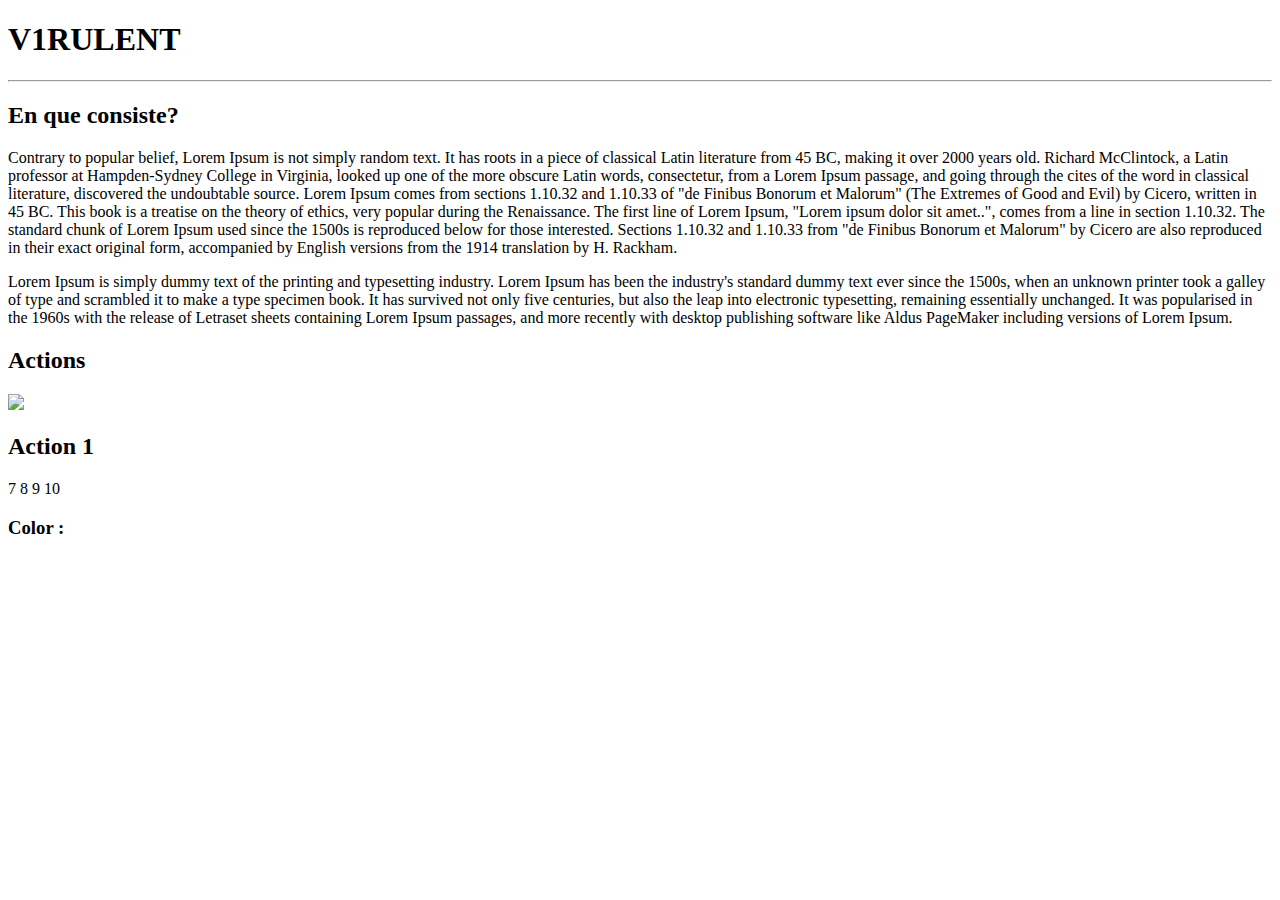
==== index.html @ 0ee07848 "inicio de la web, revisar error cart,  asignar buena paleta de color, areeglar puebva imagen, juntar" ====
<!DOCTYPE html>
<html lang="en">
<head>
    <meta charset="UTF-8">
    <title>V1rulent - Rules</title>
    <link rel="shortcut icon" href="img/Frame 19.png">
    <link rel="stylesheet" href="style.css">
<!--    <link rel="stylesheet" href="action-carts1.css">-->
</head>
<body>

<nav id="nav-bar" class="container">

    <!--    img fonsi a la derecha logo texto a derecha 25% -->
    <h1 id="window-title">

        V<span class="color-text-red">1</span>RULENT
    </h1>

</nav>

<section id="general-rules" class="container">
    <hr>

    <h2>En que consiste?</h2>

    <p>Contrary to popular belief, Lorem Ipsum is not simply random text. It has roots in a piece of classical Latin
        literature from 45 BC, making it over 2000 years old. Richard McClintock, a Latin professor at Hampden-Sydney
        College in Virginia, looked up one of the more obscure Latin words, consectetur, from a Lorem Ipsum passage, and
        going through the cites of the word in classical literature, discovered the undoubtable source. Lorem Ipsum
        comes from sections 1.10.32 and 1.10.33 of "de Finibus Bonorum et Malorum" (The Extremes of Good and Evil) by
        Cicero, written in 45 BC. This book is a treatise on the theory of ethics, very popular during the Renaissance.
        The first line of Lorem Ipsum, "Lorem ipsum dolor sit amet..", comes from a line in section 1.10.32.

        The standard chunk of Lorem Ipsum used since the 1500s is reproduced below for those interested. Sections
        1.10.32 and 1.10.33 from "de Finibus Bonorum et Malorum" by Cicero are also reproduced in their exact original
        form, accompanied by English versions from the 1914 translation by H. Rackham. </p>
    <p>Lorem Ipsum is simply dummy text of the printing and typesetting industry. Lorem Ipsum has been the industry's
        standard dummy text ever since the 1500s, when an unknown printer took a galley of type and scrambled it to make
        a type specimen book. It has survived not only five centuries, but also the leap into electronic typesetting,
        remaining essentially unchanged. It was popularised in the 1960s with the release of Letraset sheets containing
        Lorem Ipsum passages, and more recently with desktop publishing software like Aldus PageMaker including versions
        of Lorem Ipsum.</p>
    <!--    instrucciones generales del juego -->


</section>

<!--<section id="cart-action" class="container">-->
    <h2>Actions</h2>

    <div class="container-cart">
        <div class="card">
            <div class="img-box">
                <img src="virus">
                <!--                buscar imagen-->
            </div>

            <div class="content-box">
                <h2>Action 1</h2>
                <div class="size">

                    <span>7</span>
                    <span>8</span>
                    <span>9</span>
                    <span>10</span>

                </div>

                <div class="color">
                    <h3>Color :</h3>

                    <span></span>
                    <span></span>
                    <span></span>


                </div>


            </div>
        </div>

    </div>

    <!--    2/3 cartas de las posibles acciones y controles del juego centradas con el resumen de la accion al acitvar cart -->
</section>

<footer id="flooter-bar">
    <!--    informacion sutil-->
</footer>

</body>
</html>
---- action-carts1.css ----
@import url('https://fonts.googleapis.com/css2?family=Work+Sans&display=swap');

body {
    display: flex;
    justify-content: center;
    align-items: center;
    min-height: 100vh;
    background: var(--red);
}

.container-cart {
    position: relative;
}

.container-cart .card {
    position: relative;
    width: 320px;
    height: 450px;
    background: #cecdcd;
    border-radius: 20px;
    overflow: hidden;
}

.container-cart .card:before {
    content: '';
    position: absolute;
    top: 0;
    left: 0;
    width: 100%;
    background: #BA0003;
    clip-path: circle(150px at 80% 20%);
    transition: 0.5s ease-in-out;
}

.container-cart .card:after {
    content: 'ACTION';
    position: absolute;
    top: 30%;
    left: -20%;
    font-size: 12em;
    font-weight: 800;
    font-style: italic;
    color: rgba(152, 10, 60, 0.05);
    font-family: 'Work Sans', sans-serif;
}

.container-cart .card .img-box {
    position: absolute;
    top: 50%;
    transform: translateX(-50%);
    z-index: 10000;
    width: 100%;
    height: 220px;
    transition: 0.5s;
}

.container-cart .card .content-box {
    position: absolute;
    bottom: 0;
    width: 100%;
    height: 100px;
    text-align: center;
    transition: 1s;
    z-index: 10;
}

.container-cart .card:hover .content-box {
    height: 210px;
}

.content-box .card .content-box h2 {
    position: relative;
    font-weight: 600;
    letter-spacing: 1px;
    color: purple;
    margin: 0;
}

.container-cart .card .content-box .size, .container-cart .card .content-box .color {
    display: flex;
    justify-content: center;
    align-items: center;

    transition: 0.5s;
    opacity: 0;
    visibility: hidden;
    padding-top: 0;
    padding-bottom: 0;

}

.container-cart .card:hover .content-box .size{
    opacity: 1;
    visibility: visible;
    transition-delay: 0.5s;
}
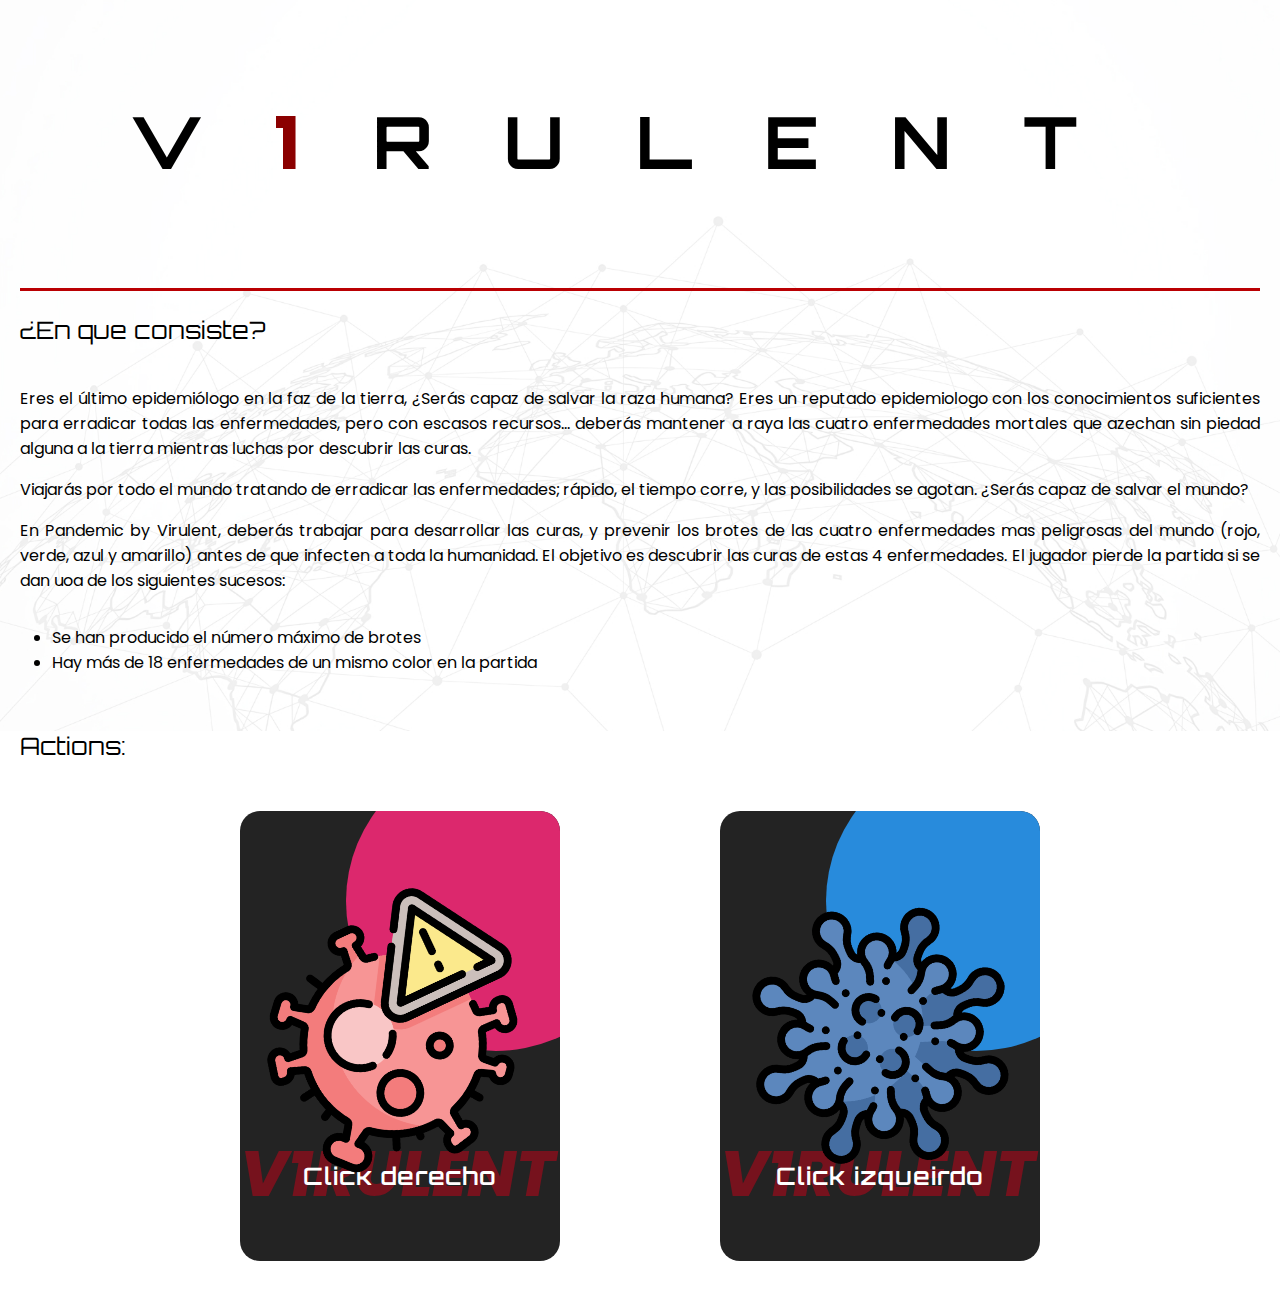
==== commit d512604c: "inicio de la web, revisar error cart,  asignar buena paleta de color, areeglar puebva imagen, juntar" ====
--- a/index.html
+++ b/index.html
@@ -4,8 +4,9 @@
     <meta charset="UTF-8">
     <title>V1rulent - Rules</title>
     <link rel="shortcut icon" href="img/Frame 19.png">
-    <link rel="stylesheet" href="style.css">
-<!--    <link rel="stylesheet" href="action-carts1.css">-->
+
+    <link rel="stylesheet" href="action-carts1.css">
+    <link rel="stylesheet" href="Style.css">
 </head>
 <body>
 
@@ -22,70 +23,85 @@
 <section id="general-rules" class="container">
     <hr>
 
-    <h2>En que consiste?</h2>
+    <h2>¿En que consiste?</h2>
+    <br>
 
-    <p>Contrary to popular belief, Lorem Ipsum is not simply random text. It has roots in a piece of classical Latin
-        literature from 45 BC, making it over 2000 years old. Richard McClintock, a Latin professor at Hampden-Sydney
-        College in Virginia, looked up one of the more obscure Latin words, consectetur, from a Lorem Ipsum passage, and
-        going through the cites of the word in classical literature, discovered the undoubtable source. Lorem Ipsum
-        comes from sections 1.10.32 and 1.10.33 of "de Finibus Bonorum et Malorum" (The Extremes of Good and Evil) by
-        Cicero, written in 45 BC. This book is a treatise on the theory of ethics, very popular during the Renaissance.
-        The first line of Lorem Ipsum, "Lorem ipsum dolor sit amet..", comes from a line in section 1.10.32.
+    <p>Eres el último epidemiólogo en la faz de la tierra, ¿Serás capaz de salvar la raza humana? Eres un reputado
+        epidemiologo con los conocimientos suficientes para erradicar todas las
+        enfermedades, pero con escasos recursos… deberás mantener a raya las cuatro enfermedades mortales que
+        azechan sin piedad alguna a la tierra mientras luchas por descubrir las curas.</p>
+    <p>
+        Viajarás por todo el mundo tratando de erradicar las enfermedades; rápido, el tiempo corre, y las posibilidades
+        se
+        agotan. ¿Serás capaz de salvar el mundo?
+    </p>
+    <p>En Pandemic by Virulent, deberás trabajar para desarrollar las curas, y prevenir los brotes de las cuatro
+        enfermedades
+        mas peligrosas del mundo (rojo, verde, azul y amarillo) antes de que infecten a toda la humanidad.
+        El objetivo es descubrir las curas de estas 4 enfermedades. El jugador pierde la
+        partida si se dan uoa de los siguientes sucesos:
+    <ul>
+        <li>Se han producido el número máximo de brotes</li>
+        <li> Hay más de 18 enfermedades de un mismo color en la partida</li>
+    </ul>
 
-        The standard chunk of Lorem Ipsum used since the 1500s is reproduced below for those interested. Sections
-        1.10.32 and 1.10.33 from "de Finibus Bonorum et Malorum" by Cicero are also reproduced in their exact original
-        form, accompanied by English versions from the 1914 translation by H. Rackham. </p>
-    <p>Lorem Ipsum is simply dummy text of the printing and typesetting industry. Lorem Ipsum has been the industry's
-        standard dummy text ever since the 1500s, when an unknown printer took a galley of type and scrambled it to make
-        a type specimen book. It has survived not only five centuries, but also the leap into electronic typesetting,
-        remaining essentially unchanged. It was popularised in the 1960s with the release of Letraset sheets containing
-        Lorem Ipsum passages, and more recently with desktop publishing software like Aldus PageMaker including versions
-        of Lorem Ipsum.</p>
+
+    </p>
     <!--    instrucciones generales del juego -->
 
 
 </section>
 
-<!--<section id="cart-action" class="container">-->
-    <h2>Actions</h2>
+<section class="container">
+    <h2> Actions: </h2>
 
-    <div class="container-cart">
-        <div class="card">
-            <div class="img-box">
-                <img src="virus">
-                <!--                buscar imagen-->
-            </div>
+    <div class="container-slim">
 
-            <div class="content-box">
-                <h2>Action 1</h2>
-                <div class="size">
 
-                    <span>7</span>
-                    <span>8</span>
-                    <span>9</span>
-                    <span>10</span>
+        <!--<section id="cart-action" class="container">-->
+
+        <br>
+        <br>
+        <div class="container-card container-l">
+            <div class="card">
+                <div class="imgBx">
+                    <img src="img/virus.png">
+                </div>
+                <div class="contentBx">
+                    <h2>Click derecho</h2>
+                    <div class="action">
+                <span>
+                    Neutraliza una enfermedad
+                </span>
+
+                    </div>
 
                 </div>
+            </div>
+        </div>
+        <div class="container-card container-r">
+            <div class="card card-r">
+                <div class="imgBx">
+                    <img src="img/virus2.png" alt="">
+                </div>
+                <div class="contentBx">
+                    <h2>Click izqueirdo</h2>
+                    <div class="action">
+                <span>
+                    Neutraliza todas las enfermedades
+                </span>
 
-                <div class="color">
-                    <h3>Color :</h3>
-
-                    <span></span>
-                    <span></span>
-                    <span></span>
-
+                    </div>
 
                 </div>
-
-
             </div>
         </div>
 
+        <!--    2/3 cartas de las posibles acciones y controles del juego centradas con el resumen de la accion al acitvar cart -->
     </div>
-
-    <!--    2/3 cartas de las posibles acciones y controles del juego centradas con el resumen de la accion al acitvar cart -->
+    <br>
+    <br>
 </section>
-
 <footer id="flooter-bar">
     <!--    informacion sutil-->
 </footer>
--- a/action-carts1.css
+++ b/action-carts1.css
@@ -1,60 +1,85 @@
-@import url('https://fonts.googleapis.com/css2?family=Work+Sans&display=swap');
+@import url('https://fonts.googleapis.com/css2?family=Poppins:ital,wght@0,100;0,200;0,300;0,400;0,500;0,600;0,700;0,800;0,900;1,100;1,200;1,300;1,400;1,500;1,600;1,700;1,800;1,900&display=swap');
 
-body {
-    display: flex;
-    justify-content: center;
-    align-items: center;
-    min-height: 100vh;
-    background: var(--red);
+* {
+    font-family: 'Poppins', sans-serif;
 }
 
-.container-cart {
+.container-card {
     position: relative;
 }
 
-.container-cart .card {
+.container-card .card {
     position: relative;
     width: 320px;
     height: 450px;
-    background: #cecdcd;
+    background: #232323;
     border-radius: 20px;
     overflow: hidden;
 }
 
-.container-cart .card:before {
+.container-card .card:before {
     content: '';
     position: absolute;
     top: 0;
     left: 0;
     width: 100%;
-    background: #BA0003;
+    height: 100%;
+    background: #dc286d;
     clip-path: circle(150px at 80% 20%);
     transition: 0.5s ease-in-out;
 }
 
-.container-cart .card:after {
-    content: 'ACTION';
+.container-card .card-r:before {
+    content: '';
     position: absolute;
-    top: 30%;
-    left: -20%;
-    font-size: 12em;
+    top: 0;
+    left: 0;
+    width: 100%;
+    height: 100%;
+    background: #288bdc;
+    clip-path: circle(150px at 80% 20%);
+    transition: 0.5s ease-in-out;
+}
+
+
+.container-card .card:hover:before {
+    clip-path: circle(300px at 80% -20%);
+}
+
+.container-card .card:after {
+    content: 'V1RULENT';
+    position: absolute;
+    top: 70%;
+    font-size: 4em;
     font-weight: 800;
     font-style: italic;
-    color: rgba(152, 10, 60, 0.05);
-    font-family: 'Work Sans', sans-serif;
+    color: rgba(201, 2, 23, 0.5)
 }
 
-.container-cart .card .img-box {
+.container-card .card .imgBx {
     position: absolute;
     top: 50%;
-    transform: translateX(-50%);
+    transform: translateY(-50%);
     z-index: 10000;
     width: 100%;
     height: 220px;
     transition: 0.5s;
 }
 
-.container-cart .card .content-box {
+.container-card .card:hover .imgBx {
+    top: 0;
+    transform: translateY(0%);
+}
+
+.container-card .card .imgBx img {
+    position: absolute;
+    top: 50%;
+    left: 50%;
+    transform: translate(-50%, -50%) rotate(-25deg);
+    width: 270px;
+}
+
+.container-card .card .contentBx {
     position: absolute;
     bottom: 0;
     width: 100%;
@@ -64,35 +89,83 @@
     z-index: 10;
 }
 
-.container-cart .card:hover .content-box {
+.container-card .card:hover .contentBx {
     height: 210px;
 }
 
-.content-box .card .content-box h2 {
+.container-card .card .contentBx h2 {
     position: relative;
     font-weight: 600;
     letter-spacing: 1px;
-    color: purple;
+    color: #fff;
     margin: 0;
 }
 
-.container-cart .card .content-box .size, .container-cart .card .content-box .color {
+.container-card .card .contentBx .action, .container-card .card .contentBx .color {
     display: flex;
     justify-content: center;
     align-items: center;
-
+    padding: 8px 20px;
     transition: 0.5s;
     opacity: 0;
     visibility: hidden;
     padding-top: 0;
     padding-bottom: 0;
-
 }
 
-.container-cart .card:hover .content-box .size{
+.container-card .card:hover .contentBx .action {
     opacity: 1;
     visibility: visible;
     transition-delay: 0.5s;
 }
 
+.container-card .card:hover .contentBx .color {
+    opacity: 1;
+    visibility: visible;
+    transition-delay: 0.6s;
+}
 
+.container-card .card .contentBx .action h3, .container-card .card .contentBx .color h3 {
+    color: #fff;
+    font-weight: 300;
+    font-size: 14px;
+    text-transform: uppercase;
+    letter-spacing: 2px;
+    margin-right: 10px;
+}
+
+.container-card .card .contentBx .action span {
+    width: 300px;
+    height: 26px;
+    text-align: center;
+    line-height: 30px;
+    font-size: 14px;
+    display: inline-block;
+    color: #111;
+    background: #fff;
+    margin: 0 5px;
+    transition: 0.5s;
+    border-radius: 4px;
+    cursor: pointer;
+}
+
+.container-card .card .contentBx a {
+    display: inline-block;
+    padding: 10px 20px;
+    background: #fff;
+    border-radius: 4px;
+
+    text-decoration: none;
+    font-weight: 600;
+    color: #111;
+    opacity: 0;
+    transform: translateY(50px);
+    transition: 0.5s;
+    margin-top: 0;
+}
+
+.container-card .card:hover .contentBx a {
+    opacity: 1;
+    transform: translateY(0px);
+    transition-delay: 0.75s;
+}--- a/Style.css
+++ b/Style.css
@@ -0,0 +1,98 @@
+@import url('https://fonts.googleapis.com/css2?family=Orbitron:wght@400;800&display=swap');
+@import url('https://fonts.googleapis.com/css2?family=Work+Sans&display=swap');
+/*var*/
+:root {
+
+    --black: #4d4d4d;
+    --red: #BA0003;
+    --bg: #fff;
+
+}
+
+/*generañ*/
+* {
+    margin: 0;
+    padding: 0;
+    list-style: none;
+    text-decoration: none;
+    border: none;
+    outline: none;
+
+}
+
+
+h1, h2 {
+    font-family: 'Orbitron', sans-serif;
+}
+
+h1 {
+    font-size: 72px;
+    letter-spacing: 1em;
+    font-weight: 700;
+}
+
+h2 {
+    font-weight: 200;
+    margin-top: 1em;
+}
+
+p {
+    margin-top: 1em;
+
+    text-align: justify;
+}
+
+body {
+    background-image: url("img/bg.jpg");
+    background-repeat: no-repeat;
+    background-attachment: fixed;
+    background-size: 100%;
+
+}
+
+.color-text-red {
+    color: darkred;
+}
+
+.container {
+    margin: auto;
+    max-width: 1300px;
+    overflow: auto;
+    padding: 0 20px;
+}
+
+hr {
+    height: 3px;
+
+    background: var(--red);
+}
+
+/*concret*/
+
+#window-title {
+    margin-bottom: 10vh;
+    margin-top: 10vh;
+    text-align: center;
+
+}
+
+.container-slim {
+    margin: auto;
+    max-width: 800px;
+    overflow: auto;
+    padding: 0 20px;
+}
+
+.container-l{
+    float:left;
+}
+.container-r{
+    float:right;
+}
+ul{
+    margin: 2em;
+
+}
+li{
+    list-style: disc;
+}
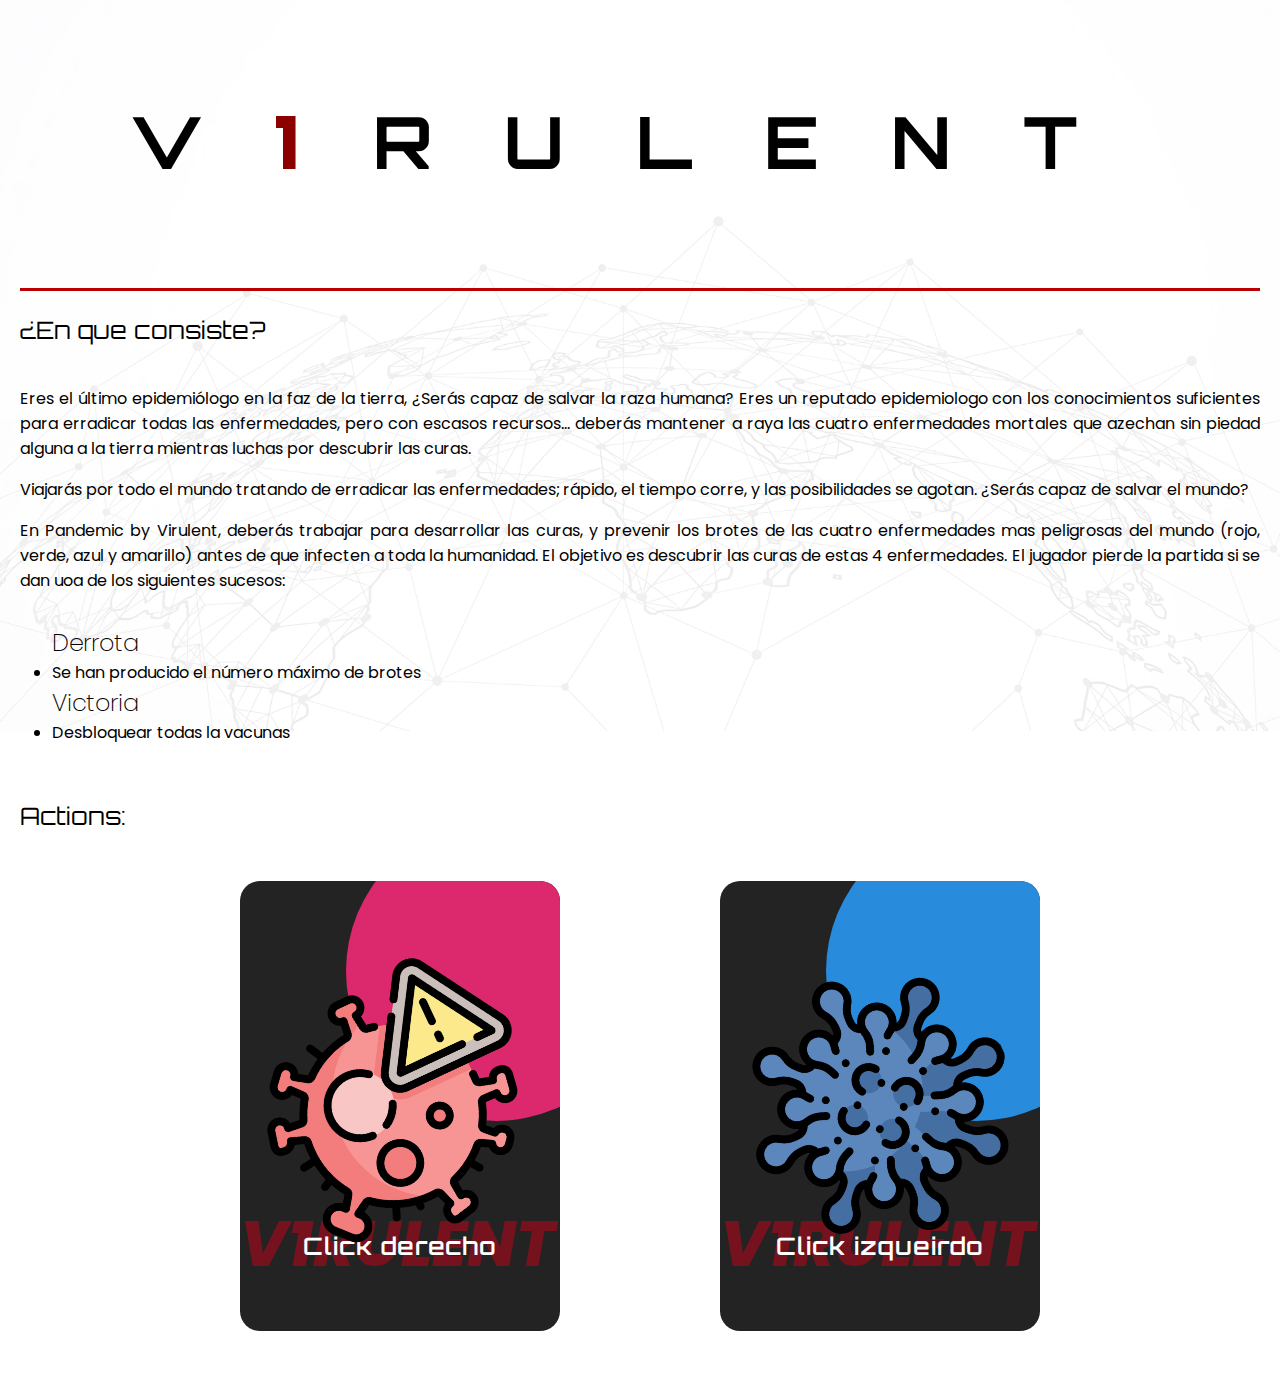
==== commit 3e4e9ccf: "reglas finalizadas falta traducir" ====
--- a/index.html
+++ b/index.html
@@ -12,7 +12,7 @@
 
 <nav id="nav-bar" class="container">
 
-    <!--    img fonsi a la derecha logo texto a derecha 25% -->
+
     <h1 id="window-title">
 
         V<span class="color-text-red">1</span>RULENT
@@ -41,13 +41,14 @@
         El objetivo es descubrir las curas de estas 4 enfermedades. El jugador pierde la
         partida si se dan uoa de los siguientes sucesos:
     <ul>
+        <h3>Derrota</h3>
         <li>Se han producido el número máximo de brotes</li>
-        <li> Hay más de 18 enfermedades de un mismo color en la partida</li>
+        <h3>Victoria</h3>
+        <li>Desbloquear todas la vacunas</li>
     </ul>
 
 
     </p>
-    <!--    instrucciones generales del juego -->
 
 
 </section>
@@ -57,8 +58,6 @@
 
     <div class="container-slim">
 
-
-        <!--<section id="cart-action" class="container">-->
 
         <br>
         <br>
@@ -97,13 +96,12 @@
             </div>
         </div>
 
-        <!--    2/3 cartas de las posibles acciones y controles del juego centradas con el resumen de la accion al acitvar cart -->
     </div>
     <br>
     <br>
 </section>
 <footer id="flooter-bar">
-    <!--    informacion sutil-->
+
 </footer>
 
 </body>
--- a/Style.css
+++ b/Style.css
@@ -34,6 +34,10 @@
 h2 {
     font-weight: 200;
     margin-top: 1em;
+}
+h3{
+    font-weight: 200;
+    font-size: 24px;
 }
 
 p {
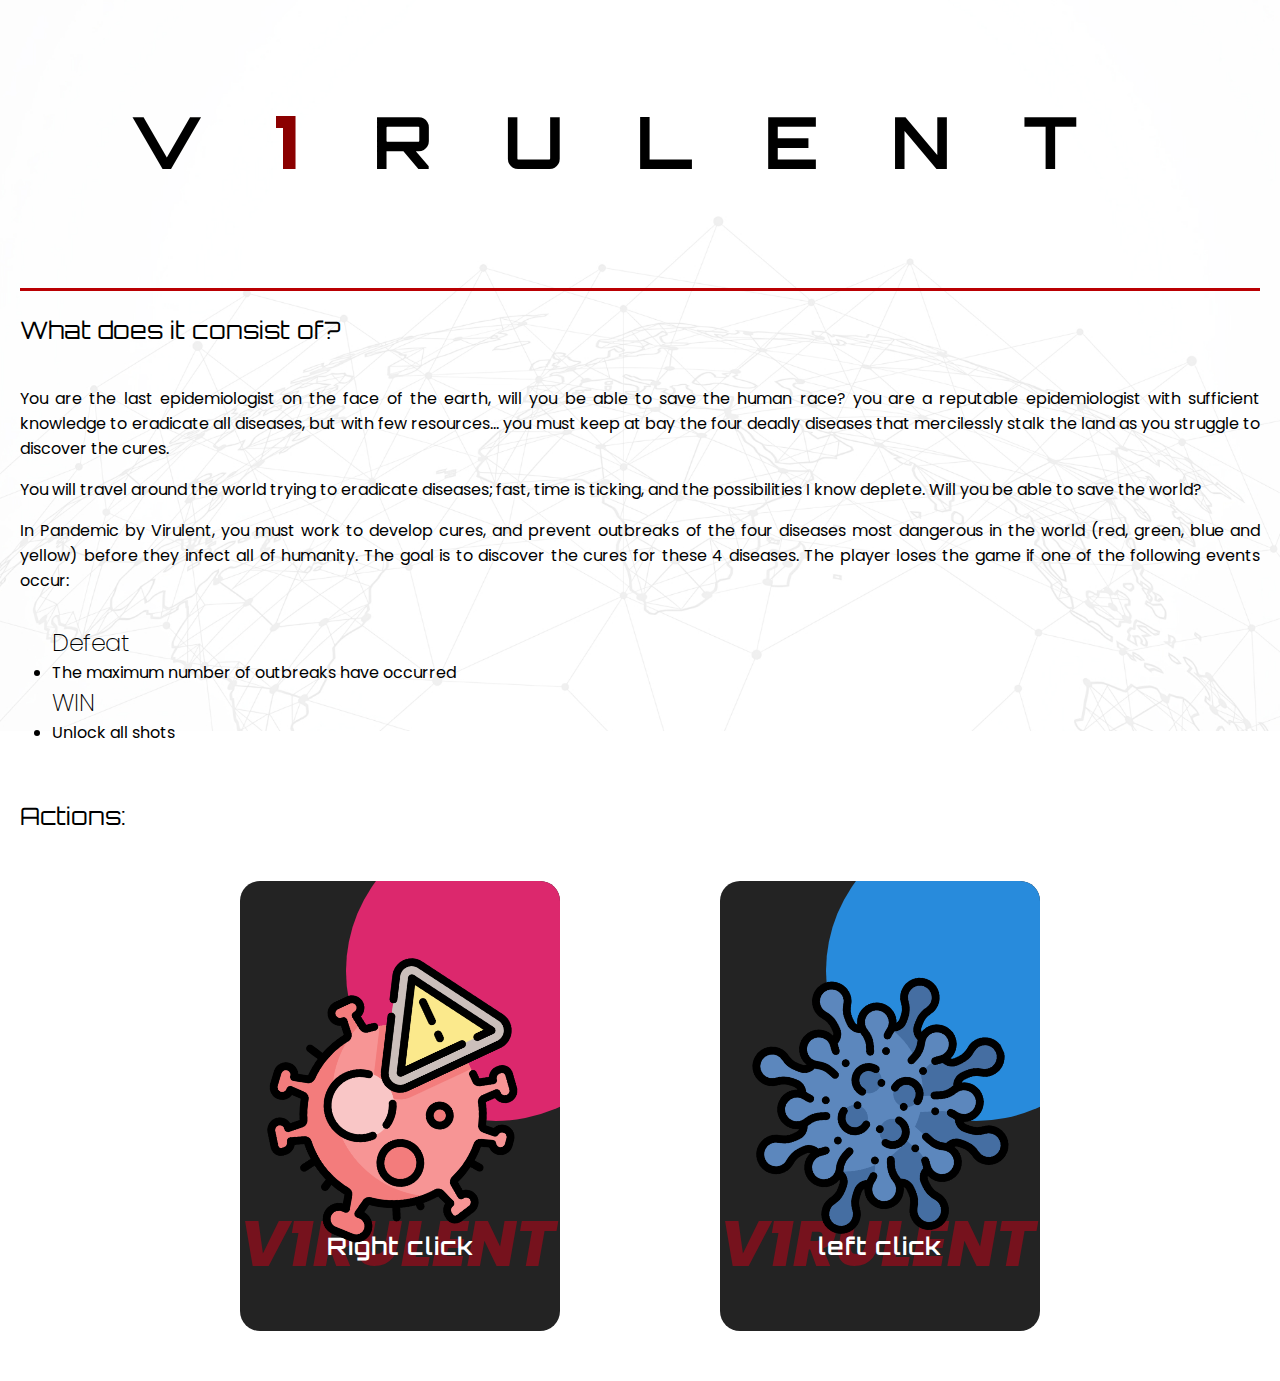
==== commit e2883ece: "traduccion acabada" ====
--- a/index.html
+++ b/index.html
@@ -23,28 +23,28 @@
 <section id="general-rules" class="container">
     <hr>
 
-    <h2>¿En que consiste?</h2>
+    <h2>What does it consist of?</h2>
     <br>
 
-    <p>Eres el último epidemiólogo en la faz de la tierra, ¿Serás capaz de salvar la raza humana? Eres un reputado
-        epidemiologo con los conocimientos suficientes para erradicar todas las
-        enfermedades, pero con escasos recursos… deberás mantener a raya las cuatro enfermedades mortales que
-        azechan sin piedad alguna a la tierra mientras luchas por descubrir las curas.</p>
+    <p>You are the last epidemiologist on the face of the earth, will you be able to save the human race? you are a reputable
+        epidemiologist with sufficient knowledge to eradicate all
+        diseases, but with few resources... you must keep at bay the four deadly diseases that
+        mercilessly stalk the land as you struggle to discover the cures.</p>
     <p>
-        Viajarás por todo el mundo tratando de erradicar las enfermedades; rápido, el tiempo corre, y las posibilidades
-        se
-        agotan. ¿Serás capaz de salvar el mundo?
+        You will travel around the world trying to eradicate diseases; fast, time is ticking, and the possibilities
+        I know
+        deplete. Will you be able to save the world?
     </p>
-    <p>En Pandemic by Virulent, deberás trabajar para desarrollar las curas, y prevenir los brotes de las cuatro
-        enfermedades
-        mas peligrosas del mundo (rojo, verde, azul y amarillo) antes de que infecten a toda la humanidad.
-        El objetivo es descubrir las curas de estas 4 enfermedades. El jugador pierde la
-        partida si se dan uoa de los siguientes sucesos:
+    <p>In Pandemic by Virulent, you must work to develop cures, and prevent outbreaks of the four
+        diseases
+        most dangerous in the world (red, green, blue and yellow) before they infect all of humanity.
+        The goal is to discover the cures for these 4 diseases. The player loses the
+        game if one of the following events occur:
     <ul>
-        <h3>Derrota</h3>
-        <li>Se han producido el número máximo de brotes</li>
-        <h3>Victoria</h3>
-        <li>Desbloquear todas la vacunas</li>
+        <h3>Defeat</h3>
+        <li>The maximum number of outbreaks have occurred</li>
+        <h3>WIN</h3>
+        <li>Unlock all shots</li>
     </ul>
 
 
@@ -67,10 +67,10 @@
                     <img src="img/virus.png">
                 </div>
                 <div class="contentBx">
-                    <h2>Click derecho</h2>
+                    <h2>Right click</h2>
                     <div class="action">
                 <span>
-                    Neutraliza una enfermedad
+                    Neutralize a disease
                 </span>
 
                     </div>
@@ -84,10 +84,10 @@
                     <img src="img/virus2.png" alt="">
                 </div>
                 <div class="contentBx">
-                    <h2>Click izqueirdo</h2>
+                    <h2>left click</h2>
                     <div class="action">
                 <span>
-                    Neutraliza todas las enfermedades
+                    Neutralizes all diseases
                 </span>
 
                     </div>
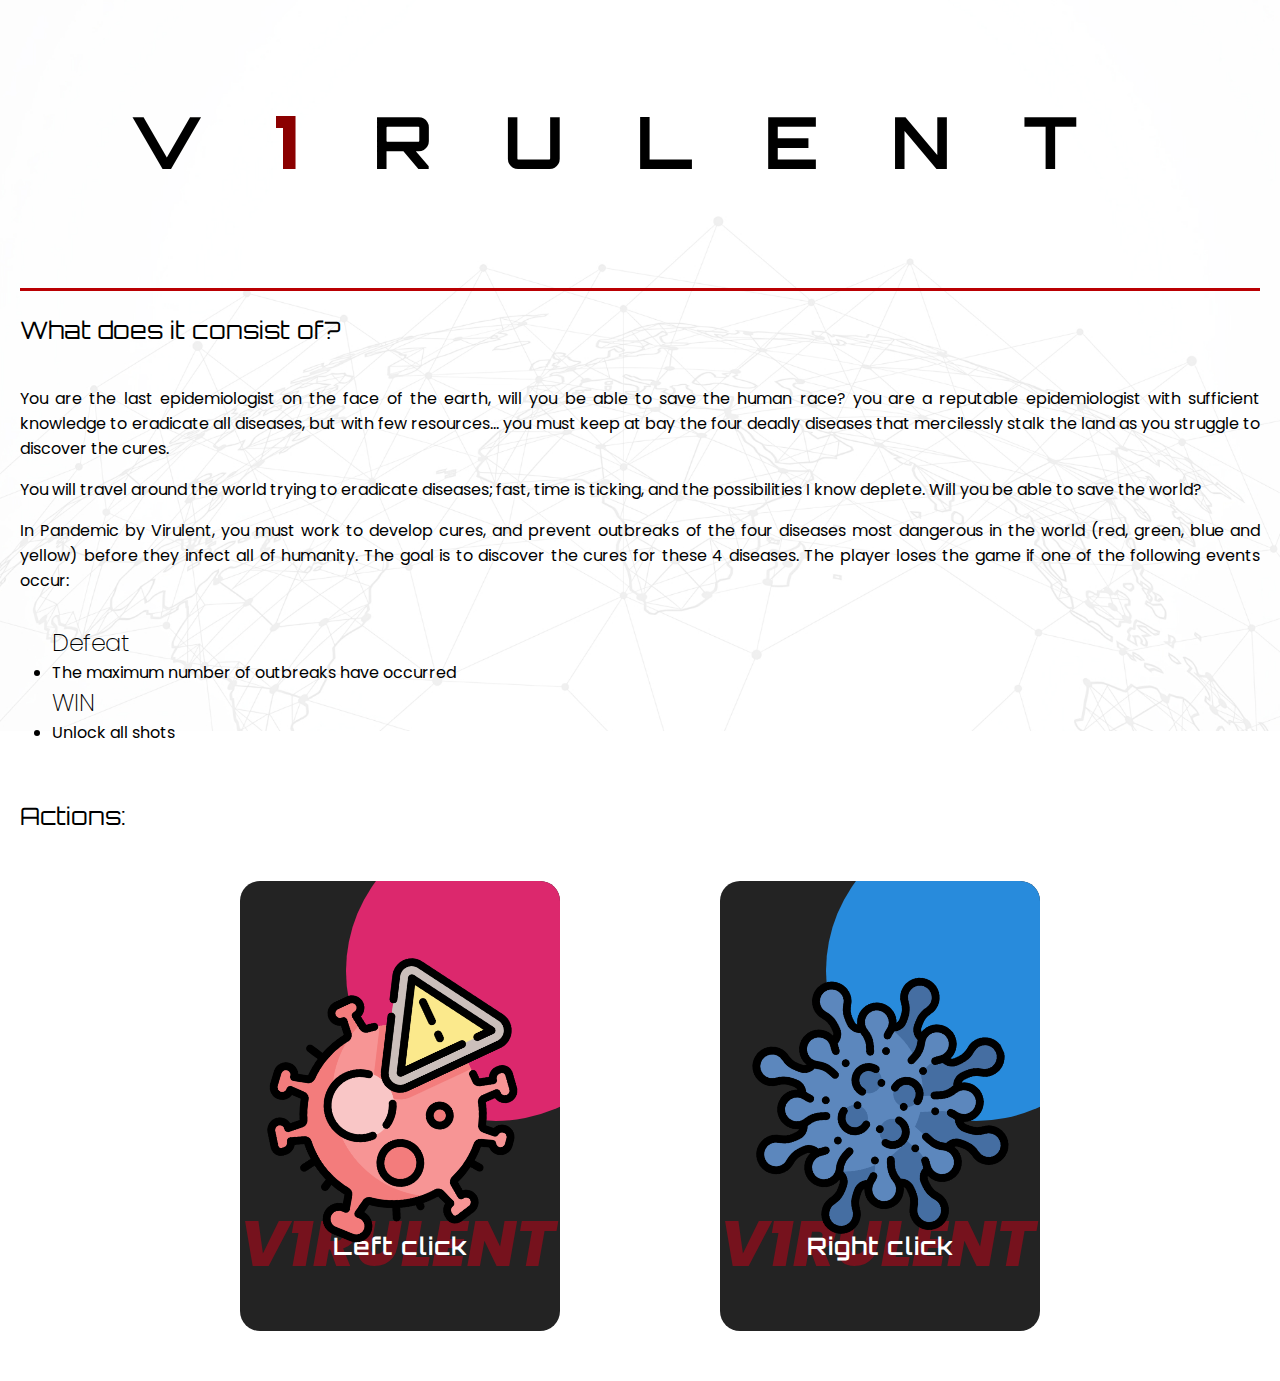
==== commit 7095f501: "corregir errores" ====
--- a/index.html
+++ b/index.html
@@ -67,7 +67,8 @@
                     <img src="img/virus.png">
                 </div>
                 <div class="contentBx">
-                    <h2>Right click</h2>
+
+                    <h2>Left click</h2>
                     <div class="action">
                 <span>
                     Neutralize a disease
@@ -84,7 +85,7 @@
                     <img src="img/virus2.png" alt="">
                 </div>
                 <div class="contentBx">
-                    <h2>left click</h2>
+                    <h2>Right click</h2>
                     <div class="action">
                 <span>
                     Neutralizes all diseases
